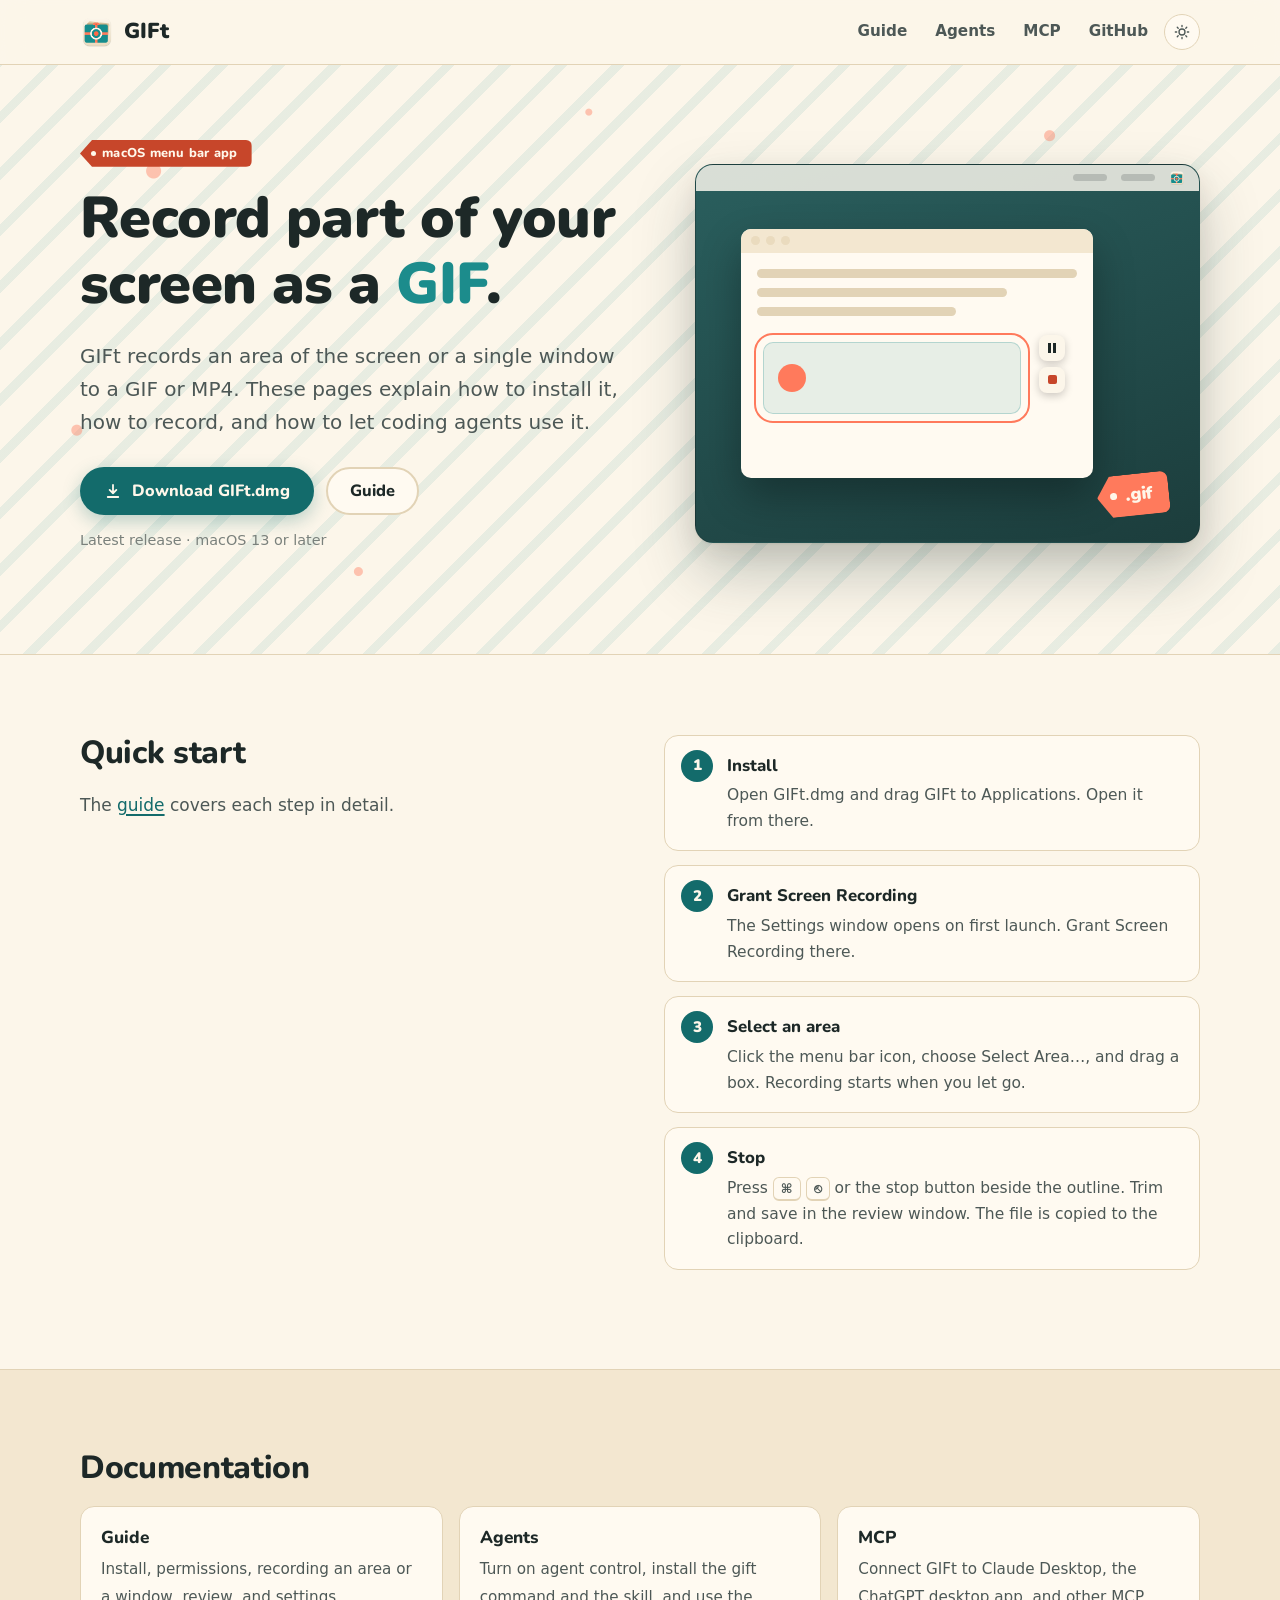
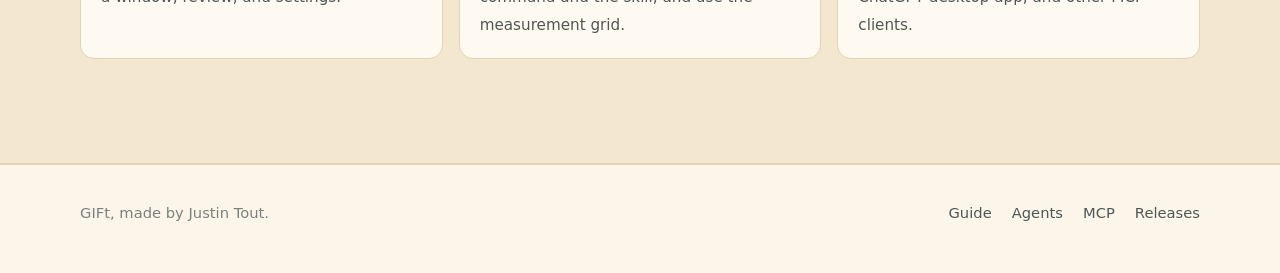
==== docs/index.html @ 43e6f0bf "Drop the LICEcap line from the docs footer" ====
<!doctype html>
<html lang="en">
<head>
  <meta charset="utf-8">
  <meta name="viewport" content="width=device-width, initial-scale=1">
  <title>GIFt Documentation</title>
  <meta name="description" content="Documentation for GIFt, a macOS menu bar app that records an area of the screen or a window to a GIF or MP4.">
  <meta property="og:title" content="GIFt">
  <meta property="og:description" content="Documentation for GIFt, a macOS menu bar app that records an area of the screen or a window to a GIF or MP4.">
  <meta property="og:image" content="https://justintout.github.io/GIFt/assets/icon.png">
  <link rel="icon" href="assets/favicon.png">
  <link rel="preconnect" href="https://fonts.googleapis.com">
  <link rel="preconnect" href="https://fonts.gstatic.com" crossorigin>
  <link rel="stylesheet" href="https://fonts.googleapis.com/css2?family=Nunito:wght@800;900&display=swap">
  <link rel="stylesheet" href="assets/site.css">
  <script src="assets/site.js"></script>
</head>
<body>
  <header class="site-header">
    <div class="wrap">
      <a class="brand" href="./"><img src="assets/icon.png" alt=""><span>GIFt</span></a>
      <nav class="nav" aria-label="Site">
        <a href="guide.html">Guide</a>
        <a href="agents.html">Agents</a>
        <a href="mcp.html" class="optional">MCP</a>
        <a href="https://github.com/justintout/GIFt" class="optional">GitHub</a>
        <button class="theme-toggle" type="button" aria-label="Switch light or dark theme">
          <svg width="16" height="16" viewBox="0 0 24 24" fill="none" stroke="currentColor" stroke-width="2" stroke-linecap="round"><circle cx="12" cy="12" r="4.5"/><path d="M12 2v2M12 20v2M4.9 4.9l1.4 1.4M17.7 17.7l1.4 1.4M2 12h2M20 12h2M4.9 19.1l1.4-1.4M17.7 6.3l1.4-1.4"/></svg>
        </button>
      </nav>
    </div>
  </header>

  <main>
    <section class="hero paper">
      <div class="wrap">
        <div>
          <span class="tag">macOS menu bar app</span>
          <h1 style="margin-top: 18px">Record part of your screen as a <span>GIF</span>.</h1>
          <p class="lede">GIFt records an area of the screen or a single window to a GIF or MP4. These pages explain how to install it, how to record, and how to let coding agents use it.</p>
          <div class="actions">
            <a class="button primary" href="https://github.com/justintout/GIFt/releases/latest/download/GIFt.dmg">
              <svg viewBox="0 0 24 24" fill="none" stroke="currentColor" stroke-width="2.4" stroke-linecap="round" stroke-linejoin="round"><path d="M12 4v11m0 0-4.5-4.5M12 15l4.5-4.5M5 20h14"/></svg>
              Download GIFt.dmg
            </a>
            <a class="button secondary" href="guide.html">Guide</a>
          </div>
          <p class="fineprint"><span data-latest-version>Latest release</span> · macOS 13 or later</p>
        </div>
        <div class="stage" role="img" aria-label="A desktop with an area outlined while GIFt records it">
          <div class="menubar"><i></i><i></i><img src="assets/icon.png" alt=""></div>
          <div class="window">
            <div class="bar"><b></b><b></b><b></b></div>
            <div class="rows"><i></i><i></i><i></i></div>
            <div class="target"><div class="card"></div><div class="controls"><b></b><b></b></div></div>
          </div>
          <div class="hangtag">.gif</div>
        </div>
      </div>
    </section>

    <section class="section">
      <div class="wrap split top">
        <div class="copy">
          <h2>Quick start</h2>
          <p>The <a href="guide.html">guide</a> covers each step in detail.</p>
        </div>
        <ol class="steps">
          <li><strong>Install</strong><p>Open GIFt.dmg and drag GIFt to Applications. Open it from there.</p></li>
          <li><strong>Grant Screen Recording</strong><p>The Settings window opens on first launch. Grant Screen Recording there.</p></li>
          <li><strong>Select an area</strong><p>Click the menu bar icon, choose Select Area…, and drag a box. Recording starts when you let go.</p></li>
          <li><strong>Stop</strong><p>Press <kbd>⌘</kbd> <kbd>⎋</kbd> or the stop button beside the outline. Trim and save in the review window. The file is copied to the clipboard.</p></li>
        </ol>
      </div>
    </section>

    <section class="section alt">
      <div class="wrap">
        <h2 style="margin-top: 0">Documentation</h2>
        <div class="cards three">
          <a class="card" href="guide.html">
            <strong>Guide</strong>
            <span>Install, permissions, recording an area or a window, review, and settings.</span>
          </a>
          <a class="card" href="agents.html">
            <strong>Agents</strong>
            <span>Turn on agent control, install the gift command and the skill, and use the measurement grid.</span>
          </a>
          <a class="card" href="mcp.html">
            <strong>MCP</strong>
            <span>Connect GIFt to Claude Desktop, the ChatGPT desktop app, and other MCP clients.</span>
          </a>
        </div>
      </div>
    </section>
  </main>

  <footer class="site-footer">
    <div class="wrap">
      <span>GIFt, made by Justin Tout.</span>
      <nav aria-label="Footer">
        <a href="guide.html">Guide</a>
        <a href="agents.html">Agents</a>
        <a href="mcp.html">MCP</a>
        <a href="https://github.com/justintout/GIFt/releases">Releases</a>
      </nav>
    </div>
  </footer>
</body>
</html>
---- docs/assets/site.css ----
/* GIFt site. Colors come from the app icon (scripts/make_icon.swift) and the DMG wrapping paper
   (scripts/make_dmg_background.swift): kraft paper, the front frame's teal, the coral ribbon. */

:root {
  --paper: #fcf6ea;
  --paper-raised: #fffaf1;
  --kraft: #f3e7d0;
  --kraft-deep: #eadbbe;
  --rule: #e2d3b6;
  --ink: #1d2827;
  --ink-soft: #4d5856;
  --ink-faint: #7a817c;
  --teal: #1c8c8c;
  --teal-strong: #136b6b;
  --teal-wash: rgba(28, 140, 140, 0.1);
  --coral: #ff7a5c;
  --coral-strong: #c7462a;
  --coral-wash: rgba(255, 122, 92, 0.14);
  --cream: #fff7ea;
  --button: #136b6b;
  --button-hover: #0f5c5c;
  --code-bg: #17302f;
  --code-ink: #f4ead7;
  --code-dim: #9fb5b0;
  --code-key: #ffb39f;
  --code-str: #8fd6c9;
  --stripe: rgba(28, 140, 140, 0.09);
  --dot: rgba(255, 122, 92, 0.42);
  --shadow: 0 1px 2px rgba(60, 40, 10, 0.06), 0 8px 24px rgba(60, 40, 10, 0.08);
  --radius: 14px;
  --font-display: ui-rounded, "Nunito", "SF Pro Rounded", system-ui, sans-serif;
  --font-body: -apple-system, BlinkMacSystemFont, "Inter", "Segoe UI", system-ui, sans-serif;
  --font-mono: ui-monospace, "SF Mono", "JetBrains Mono", Menlo, monospace;
  color-scheme: light;
}

@media (prefers-color-scheme: dark) {
  :root:not([data-theme="light"]) {
    --paper: #0f1a1a;
    --paper-raised: #142322;
    --kraft: #18292a;
    --kraft-deep: #1f3434;
    --rule: #26403f;
    --ink: #f3ead8;
    --ink-soft: #c4bba9;
    --ink-faint: #8f978f;
    --teal: #3fb3b0;
    --teal-strong: #6cd0cc;
    --teal-wash: rgba(63, 179, 176, 0.13);
    --coral: #ff8a6e;
    --coral-strong: #ff9d85;
    --coral-wash: rgba(255, 138, 110, 0.14);
    --button: #1a7f7e;
    --button-hover: #1f9190;
    --code-bg: #0a1414;
    --stripe: rgba(63, 179, 176, 0.07);
    --dot: rgba(255, 138, 110, 0.32);
    --shadow: 0 1px 2px rgba(0, 0, 0, 0.3), 0 8px 24px rgba(0, 0, 0, 0.3);
    color-scheme: dark;
  }
}

:root[data-theme="dark"] {
  --paper: #0f1a1a;
  --paper-raised: #142322;
  --kraft: #18292a;
  --kraft-deep: #1f3434;
  --rule: #26403f;
  --ink: #f3ead8;
  --ink-soft: #c4bba9;
  --ink-faint: #8f978f;
  --teal: #3fb3b0;
  --teal-strong: #6cd0cc;
  --teal-wash: rgba(63, 179, 176, 0.13);
  --coral: #ff8a6e;
  --coral-strong: #ff9d85;
  --coral-wash: rgba(255, 138, 110, 0.14);
  --button: #1a7f7e;
  --button-hover: #1f9190;
  --code-bg: #0a1414;
  --stripe: rgba(63, 179, 176, 0.07);
  --dot: rgba(255, 138, 110, 0.32);
  --shadow: 0 1px 2px rgba(0, 0, 0, 0.3), 0 8px 24px rgba(0, 0, 0, 0.3);
  color-scheme: dark;
}

*, *::before, *::after { box-sizing: border-box; }

html { -webkit-text-size-adjust: 100%; scroll-padding-top: 88px; }

body {
  margin: 0;
  background: var(--paper);
  color: var(--ink);
  font: 17px/1.65 var(--font-body);
  -webkit-font-smoothing: antialiased;
}

img { max-width: 100%; display: block; }

a { color: var(--teal-strong); text-decoration-thickness: 1.5px; text-underline-offset: 3px; }
a:hover { color: var(--coral-strong); }

:focus-visible { outline: 3px solid var(--coral); outline-offset: 2px; border-radius: 4px; }

h1, h2, h3, .display {
  font-family: var(--font-display);
  font-weight: 800;
  letter-spacing: -0.01em;
  line-height: 1.15;
  color: var(--ink);
}

h1 { font-size: clamp(2.3rem, 6vw, 3.6rem); margin: 0 0 0.4em; font-weight: 900; }
h2 { font-size: clamp(1.55rem, 3.4vw, 2rem); margin: 2.4em 0 0.6em; }
h3 { font-size: 1.2rem; margin: 1.8em 0 0.4em; }

p, ul, ol, table, pre, .callout { margin: 0 0 1.15em; }
li { margin: 0.3em 0; }
strong { font-weight: 650; }

.wrap { width: min(1120px, 100% - 32px); margin-inline: auto; }

/* Header */

.site-header {
  position: sticky;
  top: 0;
  z-index: 10;
  background: color-mix(in srgb, var(--paper) 88%, transparent);
  backdrop-filter: saturate(1.4) blur(12px);
  -webkit-backdrop-filter: saturate(1.4) blur(12px);
  border-bottom: 1px solid var(--rule);
}

.site-header .wrap { display: flex; align-items: center; gap: 24px; height: 64px; }

.brand { display: flex; align-items: center; gap: 10px; text-decoration: none; color: var(--ink); }
.brand img { width: 34px; height: 34px; }
.brand span { font: 900 1.35rem/1 var(--font-display); }

.nav { display: flex; align-items: center; gap: 4px; margin-left: auto; }
.nav a {
  color: var(--ink-soft);
  text-decoration: none;
  font-weight: 560;
  font-size: 0.95rem;
  padding: 8px 12px;
  border-radius: 999px;
}
.nav a:hover { color: var(--ink); background: var(--teal-wash); }
.nav a[aria-current="page"] { color: var(--teal-strong); background: var(--teal-wash); }

.theme-toggle {
  border: 1px solid var(--rule);
  background: var(--paper-raised);
  color: var(--ink-soft);
  width: 36px;
  height: 36px;
  border-radius: 999px;
  display: grid;
  place-items: center;
  cursor: pointer;
}
.theme-toggle:hover { color: var(--ink); }

/* Buttons */

.button {
  display: inline-flex;
  align-items: center;
  gap: 10px;
  padding: 13px 22px;
  border-radius: 999px;
  font: 800 1.02rem/1 var(--font-display);
  text-decoration: none;
  border: 2px solid transparent;
  transition: transform 0.12s ease, box-shadow 0.12s ease;
}
.button:hover { transform: translateY(-1px); }
.button.primary { background: var(--button); color: var(--cream); box-shadow: 0 6px 18px rgba(19, 107, 107, 0.28); }
.button.primary:hover { color: var(--cream); background: var(--button-hover); }
.button.secondary { border-color: var(--rule); color: var(--ink); background: var(--paper-raised); }
.button.secondary:hover { color: var(--ink); border-color: var(--teal); }
.button.small { padding: 9px 16px; font-size: 0.92rem; }
.button svg { width: 18px; height: 18px; }


/* Wrapping paper: the DMG's diagonal stripes and confetti, drawn in CSS. */

.paper {
  background-color: var(--paper);
  background-image:
    radial-gradient(circle at 12% 18%, var(--dot) 0 7px, transparent 8px),
    radial-gradient(circle at 82% 12%, var(--dot) 0 5px, transparent 6px),
    radial-gradient(circle at 70% 78%, var(--dot) 0 8px, transparent 9px),
    radial-gradient(circle at 28% 86%, var(--dot) 0 4px, transparent 5px),
    radial-gradient(circle at 92% 54%, var(--dot) 0 6px, transparent 7px),
    radial-gradient(circle at 46% 8%, var(--dot) 0 3px, transparent 4px),
    radial-gradient(circle at 6% 62%, var(--dot) 0 5px, transparent 6px),
    repeating-linear-gradient(-45deg, var(--stripe) 0 9px, transparent 9px 40px);
}

/* Home */

.hero { padding: 72px 0 84px; border-bottom: 1px solid var(--rule); overflow: hidden; }
.hero .wrap { display: grid; grid-template-columns: 1.05fr 0.95fr; gap: 56px; align-items: center; }
.hero h1 span { color: var(--teal); }
.hero .lede { font-size: 1.25rem; color: var(--ink-soft); max-width: 34em; }
.hero .actions { display: flex; flex-wrap: wrap; gap: 12px; margin: 28px 0 14px; }
.hero .fineprint { font-size: 0.9rem; color: var(--ink-faint); }

.tag {
  display: inline-flex;
  align-items: center;
  gap: 8px;
  font: 800 0.8rem/1 var(--font-display);
  letter-spacing: 0.02em;
  color: var(--cream);
  /* Fixed rather than themed: cream text needs the dark coral in both appearances. */
  background: #c7462a;
  padding: 7px 14px 7px 22px;
  clip-path: polygon(12px 0, 100% 0, 100% 100%, 12px 100%, 0 50%);
  border-radius: 0 6px 6px 0;
  position: relative;
}
.tag::before {
  content: "";
  position: absolute;
  left: 11px;
  top: 50%;
  width: 5px;
  height: 5px;
  margin-top: -2.5px;
  border-radius: 50%;
  background: var(--cream);
}

/* The hero picture: a desktop with a selection being recorded. */

.stage {
  position: relative;
  aspect-ratio: 4 / 3;
  border-radius: 18px;
  background: linear-gradient(160deg, #2a5f5e 0%, #1c3d3c 100%);
  box-shadow: var(--shadow), 0 30px 60px rgba(30, 60, 60, 0.25);
  overflow: hidden;
  border: 1px solid rgba(0, 0, 0, 0.12);
}
.stage .menubar {
  height: 26px;
  background: rgba(255, 250, 241, 0.82);
  display: flex;
  align-items: center;
  justify-content: flex-end;
  gap: 14px;
  padding: 0 14px;
}
.stage .menubar i { width: 34px; height: 7px; border-radius: 4px; background: rgba(29, 40, 39, 0.18); }
.stage .menubar img { width: 16px; height: 16px; }
.stage .window {
  position: absolute;
  left: 9%;
  top: 17%;
  width: 70%;
  height: 66%;
  border-radius: 10px;
  background: var(--paper-raised);
  box-shadow: 0 18px 40px rgba(0, 0, 0, 0.3);
  overflow: hidden;
}
.stage .window .bar { height: 24px; background: var(--kraft); display: flex; gap: 6px; align-items: center; padding-left: 10px; }
.stage .window .bar b { width: 9px; height: 9px; border-radius: 50%; background: var(--kraft-deep); }
.stage .window .rows { padding: 16px; display: grid; gap: 10px; }
.stage .window .rows i { height: 9px; border-radius: 5px; background: var(--rule); }
.stage .window .rows i:nth-child(2) { width: 78%; }
.stage .window .rows i:nth-child(3) { width: 62%; }
.stage .target { position: relative; margin: 10px 72px 0 22px; }
.stage .window .card {
  height: 72px;
  border-radius: 10px;
  background: var(--teal-wash);
  border: 1px solid rgba(28, 140, 140, 0.25);
  position: relative;
  outline: 2.5px solid var(--coral);
  outline-offset: 7px;
  animation: pulse 1.6s ease-in-out infinite;
}
.stage .window .card::after {
  content: "";
  position: absolute;
  left: 14px;
  top: 50%;
  width: 28px;
  height: 28px;
  margin-top: -14px;
  border-radius: 50%;
  background: var(--coral);
  animation: slide 3.2s ease-in-out infinite alternate;
}
@keyframes slide { to { left: calc(100% - 42px); } }
@keyframes pulse { 50% { outline-color: #ffb39f; } }
.stage .controls {
  position: absolute;
  left: calc(100% + 18px);
  top: -7px;
  display: grid;
  gap: 6px;
}
.stage .controls b {
  width: 26px;
  height: 26px;
  border-radius: 8px;
  background: var(--paper);
  display: grid;
  place-items: center;
  box-shadow: 0 3px 8px rgba(0, 0, 0, 0.2);
}
.stage .controls b::after { content: ""; width: 9px; height: 9px; border-radius: 2px; background: var(--coral-strong); }
.stage .controls b:first-child::after { width: 8px; background: none; border-inline: 3px solid var(--ink); height: 10px; border-radius: 0; }
.stage .hangtag {
  position: absolute;
  right: 6%;
  bottom: 7%;
  transform: rotate(-6deg);
  background: var(--coral);
  color: var(--cream);
  font: 900 1.1rem/1 var(--font-display);
  padding: 12px 16px 12px 28px;
  clip-path: polygon(14px 0, 100% 0, 100% 100%, 14px 100%, 0 50%);
  border-radius: 0 8px 8px 0;
  box-shadow: var(--shadow);
}
.stage .hangtag::before {
  content: "";
  position: absolute;
  left: 13px;
  top: 50%;
  width: 7px;
  height: 7px;
  margin-top: -3.5px;
  border-radius: 50%;
  background: var(--cream);
}

@media (prefers-reduced-motion: reduce) {
  .stage .window .card, .stage .window .card::after { animation: none; }
}

/* Sections */

.section { padding: 80px 0; }
.section.alt { background: var(--kraft); border-block: 1px solid var(--rule); }
.section-head { max-width: 640px; margin-bottom: 40px; }
.section-head h2 { margin-top: 0; }
.section-head p { color: var(--ink-soft); font-size: 1.1rem; }

.features { display: grid; grid-template-columns: repeat(3, 1fr); gap: 20px; }
.feature {
  background: var(--paper-raised);
  border: 1px solid var(--rule);
  border-radius: var(--radius);
  padding: 24px;
}
.feature h3 { margin: 14px 0 6px; font-size: 1.12rem; }
.feature p { margin: 0; color: var(--ink-soft); font-size: 0.98rem; }
.feature .icon {
  width: 42px;
  height: 42px;
  border-radius: 12px;
  display: grid;
  place-items: center;
  background: var(--teal-wash);
  color: var(--teal-strong);
}
.feature:nth-child(3n + 2) .icon { background: var(--coral-wash); color: var(--coral-strong); }
.feature .icon svg { width: 22px; height: 22px; }

.split { display: grid; grid-template-columns: 1fr 1fr; gap: 48px; align-items: center; }
.split .copy h2 { margin-top: 12px; }
.split.top { align-items: start; }
.split.top .copy h2 { margin-top: 0; }
.cards.three { grid-template-columns: repeat(3, 1fr); }
.split .copy p { color: var(--ink-soft); }
.split ul { padding-left: 1.2em; color: var(--ink-soft); }

.steps { counter-reset: step; list-style: none; padding: 0; display: grid; gap: 14px; }
.steps li {
  counter-increment: step;
  position: relative;
  padding: 16px 18px 16px 62px;
  background: var(--paper-raised);
  border: 1px solid var(--rule);
  border-radius: var(--radius);
  margin: 0;
}
.steps li::before {
  content: counter(step);
  position: absolute;
  left: 16px;
  top: 14px;
  width: 32px;
  height: 32px;
  border-radius: 50%;
  display: grid;
  place-items: center;
  background: var(--teal-strong);
  color: var(--cream);
  font: 900 0.95rem/1 var(--font-display);
}
.steps li strong { display: block; font-family: var(--font-display); font-weight: 800; font-size: 1.05rem; }
.steps li p { margin: 4px 0 0; color: var(--ink-soft); font-size: 0.97rem; }

.cta {
  text-align: center;
  padding: 72px 24px;
  border-radius: 24px;
  border: 1px solid var(--rule);
}
.cta h2 { margin-top: 0; }
.cta p { color: var(--ink-soft); max-width: 36em; margin-inline: auto; }

/* Docs pages */

.doc { display: grid; grid-template-columns: 220px minmax(0, 1fr); gap: 56px; padding: 48px 0 96px; }
.doc-nav { position: sticky; top: 88px; align-self: start; font-size: 0.93rem; }
.doc-nav p { font: 800 0.78rem/1 var(--font-display); letter-spacing: 0.06em; text-transform: uppercase; color: var(--ink-faint); margin: 0 0 10px; }
.doc-nav ul { list-style: none; padding: 0; margin: 0 0 24px; border-left: 2px solid var(--rule); }
.doc-nav li { margin: 0; }
.doc-nav a { display: block; padding: 5px 0 5px 14px; margin-left: -2px; border-left: 2px solid transparent; color: var(--ink-soft); text-decoration: none; }
.doc-nav a:hover { color: var(--ink); }
.doc-nav a.active { color: var(--teal-strong); border-left-color: var(--teal); font-weight: 600; }

.doc-body { max-width: 760px; }
.doc-body > h1 + .lede { font-size: 1.2rem; color: var(--ink-soft); margin-bottom: 2em; }
.doc-body h2 { padding-top: 0.6em; border-top: 1px solid var(--rule); }
.doc-body h1 + .lede + h2, .doc-body .lede + h2 { border-top: 0; padding-top: 0; margin-top: 1.2em; }
.doc-body ul, .doc-body ol { padding-left: 1.3em; }

.page-hero { padding: 56px 0 44px; border-bottom: 1px solid var(--rule); }
.page-hero h1 { margin-bottom: 0.25em; }
.page-hero p { font-size: 1.2rem; color: var(--ink-soft); max-width: 38em; margin: 0; }

code {
  font: 0.86em/1.5 var(--font-mono);
  background: var(--kraft);
  border: 1px solid var(--rule);
  padding: 0.1em 0.4em;
  border-radius: 6px;
  overflow-wrap: anywhere;
}

pre {
  position: relative;
  background: var(--code-bg);
  color: var(--code-ink);
  border-radius: 12px;
  padding: 18px 20px;
  overflow-x: auto;
  font: 0.88rem/1.6 var(--font-mono);
  box-shadow: inset 0 0 0 1px rgba(255, 255, 255, 0.04);
}
pre code { background: none; border: 0; padding: 0; font: inherit; color: inherit; overflow-wrap: normal; }
pre .c { color: var(--code-dim); }
pre .k { color: var(--code-key); }
pre .s { color: var(--code-str); }

.copy-button {
  position: absolute;
  top: 10px;
  right: 10px;
  font: 600 0.75rem/1 var(--font-body);
  color: var(--code-dim);
  background: rgba(255, 255, 255, 0.06);
  border: 1px solid rgba(255, 255, 255, 0.12);
  border-radius: 7px;
  padding: 6px 9px;
  cursor: pointer;
  opacity: 0;
  transition: opacity 0.15s;
}
pre:hover .copy-button, .copy-button:focus-visible { opacity: 1; }
.copy-button:hover { color: var(--code-ink); }
@media (hover: none) { .copy-button { opacity: 1; } }

.file-label {
  display: block;
  font: 600 0.8rem/1 var(--font-mono);
  color: var(--ink-faint);
  margin: 0 0 8px;
}
.file-label + pre { margin-top: 0; }

.callout {
  border-radius: 12px;
  padding: 16px 18px 16px 20px;
  background: var(--teal-wash);
  border-left: 4px solid var(--teal);
}
.callout.warn { background: var(--coral-wash); border-left-color: var(--coral); }
.callout p:last-child, .callout ul:last-child { margin-bottom: 0; }
.callout strong:first-child { font-family: var(--font-display); font-weight: 800; }

table { width: 100%; border-collapse: collapse; font-size: 0.95rem; display: block; overflow-x: auto; }
th, td { text-align: left; padding: 10px 12px; border-bottom: 1px solid var(--rule); vertical-align: top; }
th { font: 800 0.85rem/1.3 var(--font-display); color: var(--ink-soft); background: var(--kraft); }
tr:last-child td { border-bottom: 0; }
td code { white-space: nowrap; }

.cards { display: grid; grid-template-columns: 1fr 1fr; gap: 16px; margin-bottom: 1.4em; }
.card {
  display: block;
  padding: 20px;
  border-radius: var(--radius);
  background: var(--paper-raised);
  border: 1px solid var(--rule);
  text-decoration: none;
  color: var(--ink);
}
a.card:hover { border-color: var(--teal); color: var(--ink); box-shadow: var(--shadow); }
.card strong { display: block; font: 800 1.08rem/1.3 var(--font-display); margin-bottom: 4px; }
.card span { color: var(--ink-soft); font-size: 0.95rem; }

kbd {
  font: 600 0.82em/1 var(--font-body);
  padding: 3px 7px;
  border-radius: 6px;
  border: 1px solid var(--rule);
  border-bottom-width: 2px;
  background: var(--paper-raised);
}

/* Footer */

.site-footer { border-top: 1px solid var(--rule); padding: 36px 0 48px; color: var(--ink-faint); font-size: 0.92rem; }
.site-footer .wrap { display: flex; flex-wrap: wrap; gap: 16px 32px; align-items: center; }
.site-footer nav { display: flex; gap: 20px; margin-left: auto; }
.site-footer a { color: var(--ink-soft); text-decoration: none; }
.site-footer a:hover { color: var(--teal-strong); }

/* Narrow screens */

@media (max-width: 900px) {
  .hero .wrap, .split { grid-template-columns: 1fr; gap: 40px; }
  .cards.three { grid-template-columns: 1fr; }
  .features { grid-template-columns: 1fr 1fr; }
  .doc { grid-template-columns: 1fr; gap: 0; padding-top: 24px; }
  .doc-nav { display: none; }
}

@media (max-width: 640px) {
  body { font-size: 16px; }
  .nav a.optional { display: none; }
  .nav a { padding: 8px 9px; }
  .site-header .wrap { gap: 10px; }
  .features, .cards { grid-template-columns: 1fr; }
  .hero { padding: 44px 0 56px; }
  .section { padding: 56px 0; }
  .site-footer nav { margin-left: 0; }
}

/* Grid children default to their content's width; a long code line would widen the column. */
.hero .wrap > *, .split > *, .doc > * { min-width: 0; }
.doc-body > h2:first-child { border-top: 0; padding-top: 0; margin-top: 0; }

figure.shot { margin: 0 0 1.4em; }
figure.shot img { width: 100%; height: auto; border-radius: 12px; border: 1px solid var(--rule); box-shadow: var(--shadow); }
figure.shot figcaption { font-size: 0.88rem; color: var(--ink-faint); margin-top: 10px; }
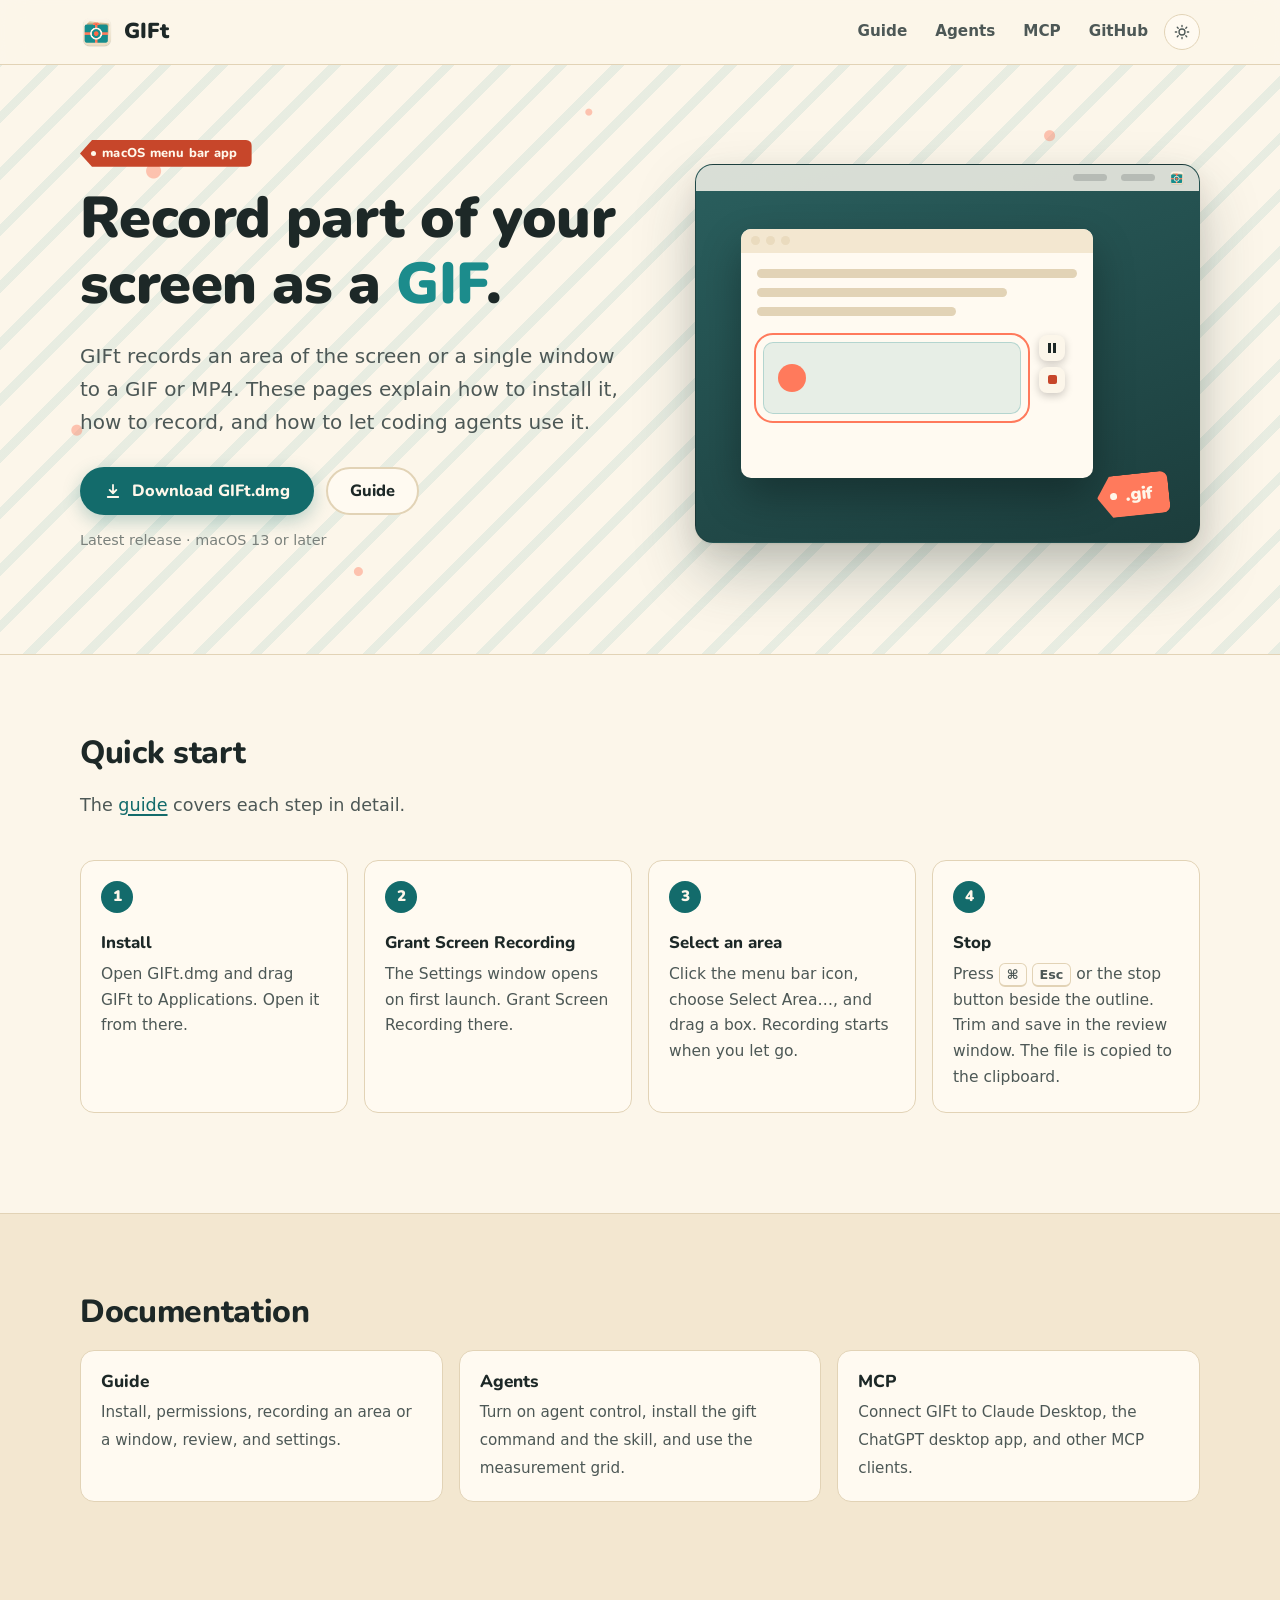
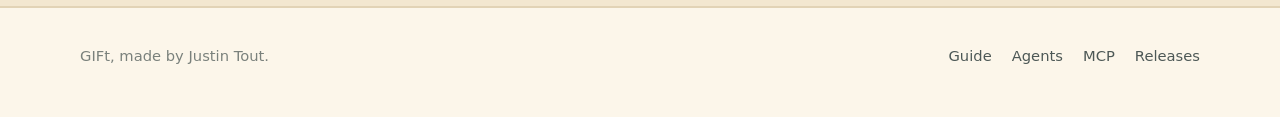
==== commit a5a8f786: "Lay the quick start steps out in a row and spell out Esc" ====
--- a/docs/index.html
+++ b/docs/index.html
@@ -60,16 +60,16 @@
     </section>
 
     <section class="section">
-      <div class="wrap split top">
-        <div class="copy">
+      <div class="wrap">
+        <div class="section-head">
           <h2>Quick start</h2>
           <p>The <a href="guide.html">guide</a> covers each step in detail.</p>
         </div>
-        <ol class="steps">
+        <ol class="steps row">
           <li><strong>Install</strong><p>Open GIFt.dmg and drag GIFt to Applications. Open it from there.</p></li>
           <li><strong>Grant Screen Recording</strong><p>The Settings window opens on first launch. Grant Screen Recording there.</p></li>
           <li><strong>Select an area</strong><p>Click the menu bar icon, choose Select Area…, and drag a box. Recording starts when you let go.</p></li>
-          <li><strong>Stop</strong><p>Press <kbd>⌘</kbd> <kbd>⎋</kbd> or the stop button beside the outline. Trim and save in the review window. The file is copied to the clipboard.</p></li>
+          <li><strong>Stop</strong><p>Press <kbd>⌘</kbd> <kbd>Esc</kbd> or the stop button beside the outline. Trim and save in the review window. The file is copied to the clipboard.</p></li>
         </ol>
       </div>
     </section>
--- a/docs/assets/site.css
+++ b/docs/assets/site.css
@@ -378,9 +378,13 @@
 
 .split { display: grid; grid-template-columns: 1fr 1fr; gap: 48px; align-items: center; }
 .split .copy h2 { margin-top: 12px; }
-.split.top { align-items: start; }
-.split.top .copy h2 { margin-top: 0; }
 .cards.three { grid-template-columns: repeat(3, 1fr); }
+
+/* Quick start: the steps side by side, each number above its text. */
+.steps.row { grid-template-columns: repeat(4, 1fr); gap: 16px; }
+.steps.row li { padding: 68px 20px 22px; }
+.steps.row li::before { left: 20px; top: 20px; }
+.steps.row li p { margin-top: 6px; }
 .split .copy p { color: var(--ink-soft); }
 .split ul { padding-left: 1.2em; color: var(--ink-soft); }
 
@@ -543,6 +547,7 @@
 @media (max-width: 900px) {
   .hero .wrap, .split { grid-template-columns: 1fr; gap: 40px; }
   .cards.three { grid-template-columns: 1fr; }
+  .steps.row { grid-template-columns: 1fr 1fr; }
   .features { grid-template-columns: 1fr 1fr; }
   .doc { grid-template-columns: 1fr; gap: 0; padding-top: 24px; }
   .doc-nav { display: none; }
@@ -553,7 +558,7 @@
   .nav a.optional { display: none; }
   .nav a { padding: 8px 9px; }
   .site-header .wrap { gap: 10px; }
-  .features, .cards { grid-template-columns: 1fr; }
+  .features, .cards, .steps.row { grid-template-columns: 1fr; }
   .hero { padding: 44px 0 56px; }
   .section { padding: 56px 0; }
   .site-footer nav { margin-left: 0; }
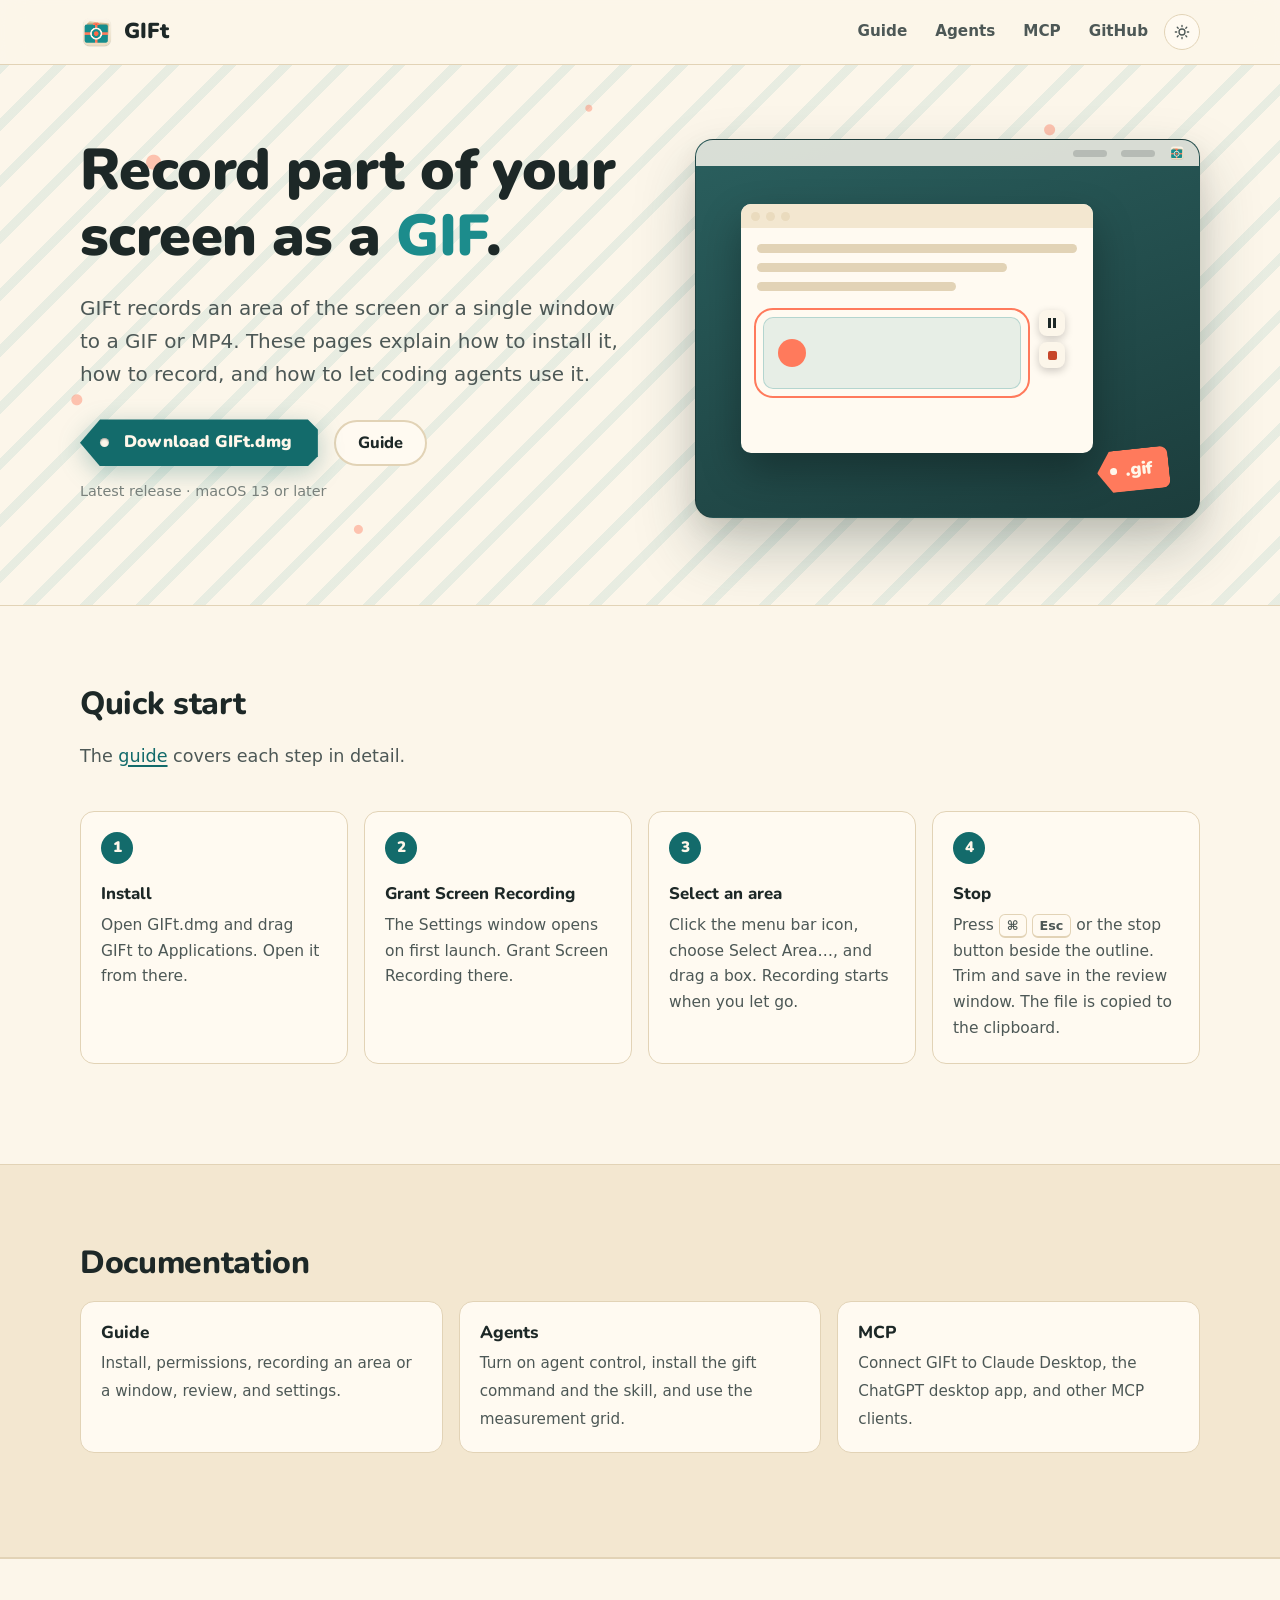
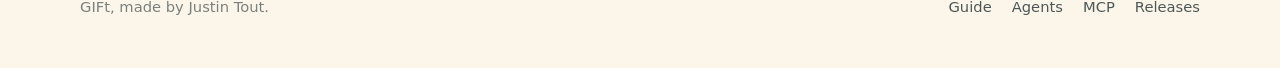
==== commit 4e5502ee: "Make the download button a gift tag and drop the hero label" ====
--- a/docs/index.html
+++ b/docs/index.html
@@ -35,13 +35,11 @@
     <section class="hero paper">
       <div class="wrap">
         <div>
-          <span class="tag">macOS menu bar app</span>
-          <h1 style="margin-top: 18px">Record part of your screen as a <span>GIF</span>.</h1>
+          <h1>Record part of your screen as a <span>GIF</span>.</h1>
           <p class="lede">GIFt records an area of the screen or a single window to a GIF or MP4. These pages explain how to install it, how to record, and how to let coding agents use it.</p>
           <div class="actions">
-            <a class="button primary" href="https://github.com/justintout/GIFt/releases/latest/download/GIFt.dmg">
-              <svg viewBox="0 0 24 24" fill="none" stroke="currentColor" stroke-width="2.4" stroke-linecap="round" stroke-linejoin="round"><path d="M12 4v11m0 0-4.5-4.5M12 15l4.5-4.5M5 20h14"/></svg>
-              Download GIFt.dmg
+            <a class="download-tag" href="https://github.com/justintout/GIFt/releases/latest/download/GIFt.dmg">
+              <span>Download GIFt.dmg</span>
             </a>
             <a class="button secondary" href="guide.html">Guide</a>
           </div>
--- a/docs/assets/site.css
+++ b/docs/assets/site.css
@@ -207,33 +207,49 @@
 .hero .wrap { display: grid; grid-template-columns: 1.05fr 0.95fr; gap: 56px; align-items: center; }
 .hero h1 span { color: var(--teal); }
 .hero .lede { font-size: 1.25rem; color: var(--ink-soft); max-width: 34em; }
-.hero .actions { display: flex; flex-wrap: wrap; gap: 12px; margin: 28px 0 14px; }
+.hero .actions { display: flex; flex-wrap: wrap; align-items: center; gap: 16px; margin: 28px 0 14px; }
 .hero .fineprint { font-size: 0.9rem; color: var(--ink-faint); }
 
-.tag {
-  display: inline-flex;
-  align-items: center;
-  gap: 8px;
-  font: 800 0.8rem/1 var(--font-display);
-  letter-spacing: 0.02em;
+/* The download button as a gift tag, like the teal tags on the DMG window: a pointed end with a
+   punched hole, hanging from its point so it swings a little on hover. The shadow sits on the
+   outer element because clip-path would cut it off the inner one. */
+
+.download-tag {
+  display: inline-block;
+  text-decoration: none;
+  filter: drop-shadow(0 6px 12px rgba(19, 107, 107, 0.3));
+  transform-origin: 6px 50%;
+  transition: transform 0.25s cubic-bezier(0.3, 1.6, 0.5, 1);
+}
+.download-tag:hover { transform: rotate(-3deg); }
+.download-tag span {
+  position: relative;
+  display: block;
+  padding: 15px 26px 15px 44px;
+  background: var(--button);
   color: var(--cream);
-  /* Fixed rather than themed: cream text needs the dark coral in both appearances. */
-  background: #c7462a;
-  padding: 7px 14px 7px 22px;
-  clip-path: polygon(12px 0, 100% 0, 100% 100%, 12px 100%, 0 50%);
-  border-radius: 0 6px 6px 0;
-  position: relative;
-}
-.tag::before {
+  font: 900 1.05rem/1 var(--font-display);
+  letter-spacing: 0.01em;
+  clip-path: polygon(20px 0, calc(100% - 10px) 0, 100% 10px, 100% calc(100% - 10px), calc(100% - 10px) 100%, 20px 100%, 0 50%);
+}
+.download-tag span::before {
   content: "";
   position: absolute;
-  left: 11px;
+  left: 20px;
   top: 50%;
-  width: 5px;
-  height: 5px;
-  margin-top: -2.5px;
+  width: 9px;
+  height: 9px;
+  margin-top: -4.5px;
   border-radius: 50%;
-  background: var(--cream);
+  background: var(--paper);
+  box-shadow: inset 0 1px 2px rgba(0, 0, 0, 0.35);
+}
+.download-tag:hover span { background: var(--button-hover); }
+.download-tag:focus-visible { outline: none; }
+.download-tag:focus-visible span { outline: 3px solid var(--coral); outline-offset: -6px; }
+
+@media (prefers-reduced-motion: reduce) {
+  .download-tag { transition: none; }
 }
 
 /* The hero picture: a desktop with a selection being recorded. */
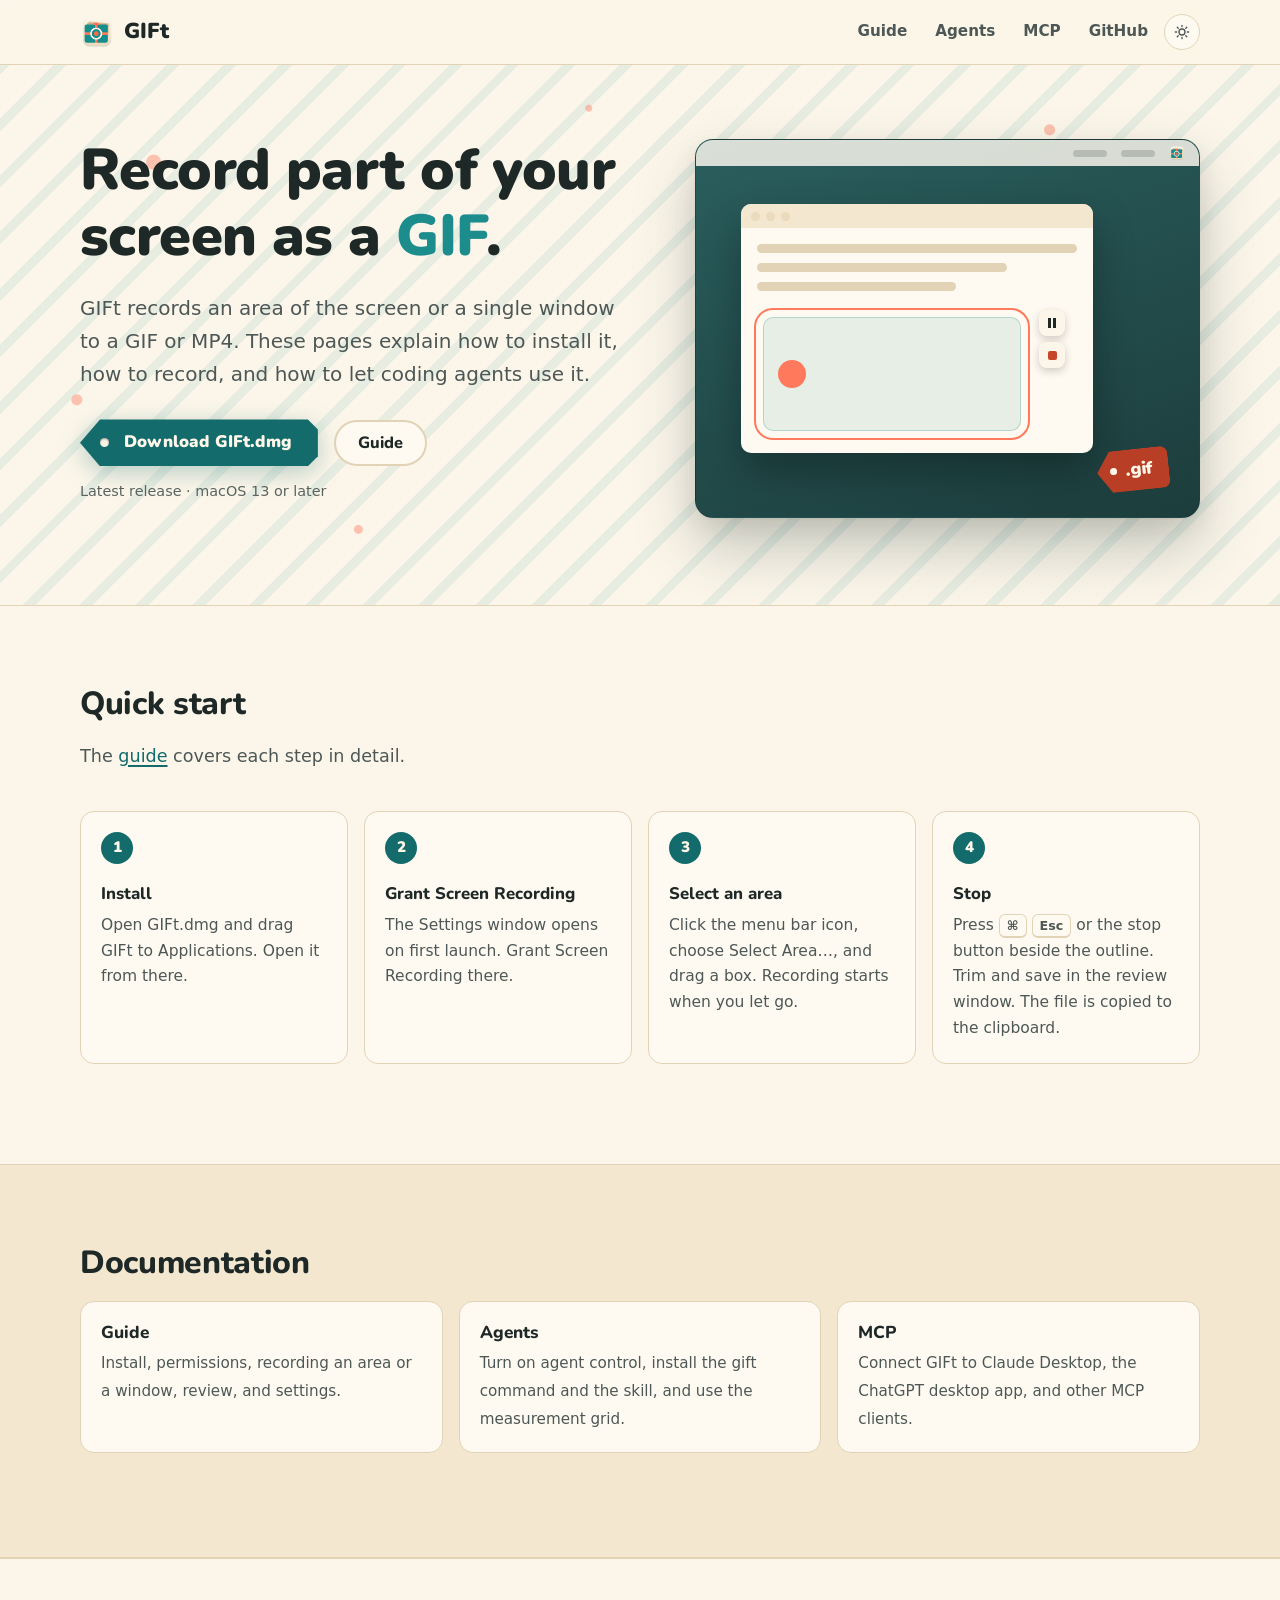
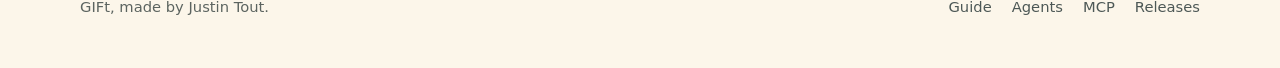
==== commit 4d0c1f25: "Raise the docs site's contrast to WCAG AA in both themes Muted text in light mode, the step numbers " ====
--- a/docs/index.html
+++ b/docs/index.html
@@ -25,7 +25,7 @@
         <a href="mcp.html" class="optional">MCP</a>
         <a href="https://github.com/justintout/GIFt" class="optional">GitHub</a>
         <button class="theme-toggle" type="button" aria-label="Switch light or dark theme">
-          <svg width="16" height="16" viewBox="0 0 24 24" fill="none" stroke="currentColor" stroke-width="2" stroke-linecap="round"><circle cx="12" cy="12" r="4.5"/><path d="M12 2v2M12 20v2M4.9 4.9l1.4 1.4M17.7 17.7l1.4 1.4M2 12h2M20 12h2M4.9 19.1l1.4-1.4M17.7 6.3l1.4-1.4"/></svg>
+          <svg aria-hidden="true" width="16" height="16" viewBox="0 0 24 24" fill="none" stroke="currentColor" stroke-width="2" stroke-linecap="round"><circle cx="12" cy="12" r="4.5"/><path d="M12 2v2M12 20v2M4.9 4.9l1.4 1.4M17.7 17.7l1.4 1.4M2 12h2M20 12h2M4.9 19.1l1.4-1.4M17.7 6.3l1.4-1.4"/></svg>
         </button>
       </nav>
     </div>
--- a/docs/assets/site.css
+++ b/docs/assets/site.css
@@ -9,7 +9,7 @@
   --rule: #e2d3b6;
   --ink: #1d2827;
   --ink-soft: #4d5856;
-  --ink-faint: #7a817c;
+  --ink-faint: #5c6460;
   --teal: #1c8c8c;
   --teal-strong: #136b6b;
   --teal-wash: rgba(28, 140, 140, 0.1);
@@ -50,8 +50,8 @@
     --coral: #ff8a6e;
     --coral-strong: #ff9d85;
     --coral-wash: rgba(255, 138, 110, 0.14);
-    --button: #1a7f7e;
-    --button-hover: #1f9190;
+    --button: #187675;
+    --button-hover: #1c8584;
     --code-bg: #0a1414;
     --stripe: rgba(63, 179, 176, 0.07);
     --dot: rgba(255, 138, 110, 0.32);
@@ -75,8 +75,8 @@
   --coral: #ff8a6e;
   --coral-strong: #ff9d85;
   --coral-wash: rgba(255, 138, 110, 0.14);
-  --button: #1a7f7e;
-  --button-hover: #1f9190;
+  --button: #187675;
+  --button-hover: #1c8584;
   --code-bg: #0a1414;
   --stripe: rgba(63, 179, 176, 0.07);
   --dot: rgba(255, 138, 110, 0.32);
@@ -284,6 +284,9 @@
   background: var(--paper-raised);
   box-shadow: 0 18px 40px rgba(0, 0, 0, 0.3);
   overflow: hidden;
+  /* The card takes whatever height is left, so it fits the window at any width. */
+  display: flex;
+  flex-direction: column;
 }
 .stage .window .bar { height: 24px; background: var(--kraft); display: flex; gap: 6px; align-items: center; padding-left: 10px; }
 .stage .window .bar b { width: 9px; height: 9px; border-radius: 50%; background: var(--kraft-deep); }
@@ -291,9 +294,9 @@
 .stage .window .rows i { height: 9px; border-radius: 5px; background: var(--rule); }
 .stage .window .rows i:nth-child(2) { width: 78%; }
 .stage .window .rows i:nth-child(3) { width: 62%; }
-.stage .target { position: relative; margin: 10px 72px 0 22px; }
+.stage .target { position: relative; flex: 1; min-height: 0; margin: 10px 72px 22px 22px; }
 .stage .window .card {
-  height: 72px;
+  height: 100%;
   border-radius: 10px;
   background: var(--teal-wash);
   border: 1px solid rgba(28, 140, 140, 0.25);
@@ -307,14 +310,15 @@
   position: absolute;
   left: 14px;
   top: 50%;
-  width: 28px;
-  height: 28px;
-  margin-top: -14px;
+  height: min(28px, 60%);
+  aspect-ratio: 1;
+  translate: 0 -50%;
   border-radius: 50%;
   background: var(--coral);
   animation: slide 3.2s ease-in-out infinite alternate;
 }
-@keyframes slide { to { left: calc(100% - 42px); } }
+/* The dot's own width is unknown here, so the end position is offset by translating it back. */
+@keyframes slide { to { left: calc(100% - 14px); translate: -100% -50%; } }
 @keyframes pulse { 50% { outline-color: #ffb39f; } }
 .stage .controls {
   position: absolute;
@@ -339,7 +343,7 @@
   right: 6%;
   bottom: 7%;
   transform: rotate(-6deg);
-  background: var(--coral);
+  background: #b83f25;
   color: var(--cream);
   font: 900 1.1rem/1 var(--font-display);
   padding: 12px 16px 12px 28px;
@@ -424,7 +428,7 @@
   border-radius: 50%;
   display: grid;
   place-items: center;
-  background: var(--teal-strong);
+  background: var(--button);
   color: var(--cream);
   font: 900 0.95rem/1 var(--font-display);
 }
@@ -576,6 +580,8 @@
   .site-header .wrap { gap: 10px; }
   .features, .cards, .steps.row { grid-template-columns: 1fr; }
   .hero { padding: 44px 0 56px; }
+  .stage .window .rows { padding: 12px; gap: 8px; }
+  .stage .target { margin: 8px 56px 16px 18px; }
   .section { padding: 56px 0; }
   .site-footer nav { margin-left: 0; }
 }
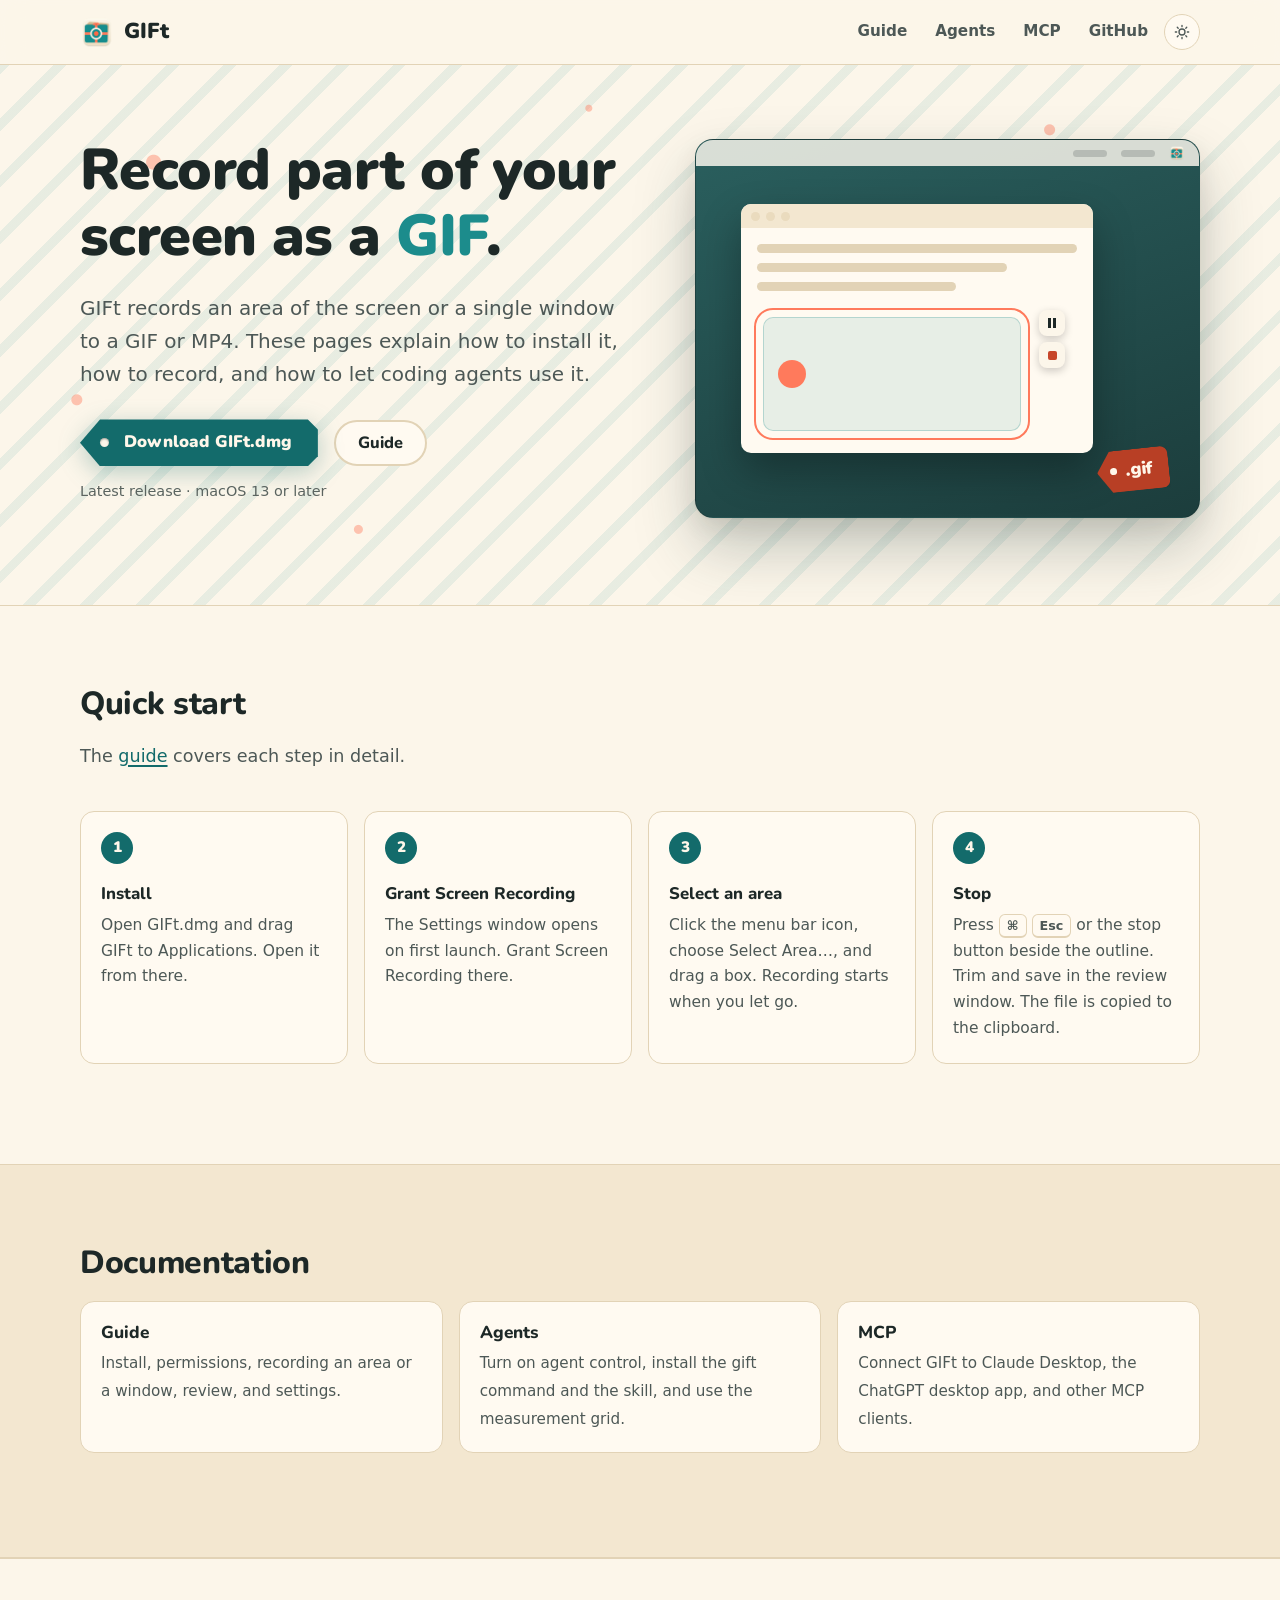
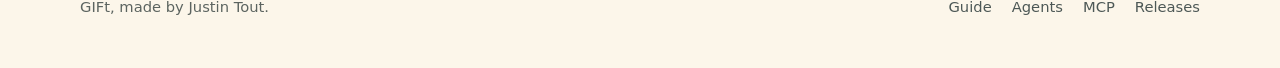
==== commit dbc6c0c1: "Serve smaller images on the docs site The header and hero draw the icon from a 72 px copy instead of" ====
--- a/docs/index.html
+++ b/docs/index.html
@@ -5,20 +5,46 @@
   <meta name="viewport" content="width=device-width, initial-scale=1">
   <title>GIFt Documentation</title>
   <meta name="description" content="Documentation for GIFt, a macOS menu bar app that records an area of the screen or a window to a GIF or MP4.">
-  <meta property="og:title" content="GIFt">
+  <link rel="canonical" href="https://gift.justintout.com/">
+  <meta name="theme-color" content="#fcf6ea" media="(prefers-color-scheme: light)">
+  <meta name="theme-color" content="#0f1a1a" media="(prefers-color-scheme: dark)">
+  <meta property="og:type" content="website">
+  <meta property="og:site_name" content="GIFt">
+  <meta property="og:title" content="GIFt Documentation">
   <meta property="og:description" content="Documentation for GIFt, a macOS menu bar app that records an area of the screen or a window to a GIF or MP4.">
-  <meta property="og:image" content="https://justintout.github.io/GIFt/assets/icon.png">
+  <meta property="og:url" content="https://gift.justintout.com/">
+  <meta property="og:image" content="https://gift.justintout.com/assets/social-card.png">
+  <meta property="og:image:width" content="1200">
+  <meta property="og:image:height" content="630">
+  <meta property="og:image:alt" content="GIFt: A menu bar GIF recorder for humans and agents. For macOS 13 and later.">
+  <meta name="twitter:card" content="summary_large_image">
   <link rel="icon" href="assets/favicon.png">
+  <link rel="apple-touch-icon" href="assets/apple-touch-icon.png">
   <link rel="preconnect" href="https://fonts.googleapis.com">
   <link rel="preconnect" href="https://fonts.gstatic.com" crossorigin>
   <link rel="stylesheet" href="https://fonts.googleapis.com/css2?family=Nunito:wght@800;900&display=swap">
   <link rel="stylesheet" href="assets/site.css">
   <script src="assets/site.js"></script>
+  <script type="application/ld+json">
+  {
+    "@context": "https://schema.org",
+    "@type": "SoftwareApplication",
+    "name": "GIFt",
+    "description": "A macOS menu bar app that records an area of the screen or a window to a GIF or MP4.",
+    "applicationCategory": "MultimediaApplication",
+    "operatingSystem": "macOS 13 or later",
+    "url": "https://gift.justintout.com/",
+    "downloadUrl": "https://github.com/justintout/GIFt/releases/latest/download/GIFt.dmg",
+    "image": "https://gift.justintout.com/assets/icon.png",
+    "license": "https://github.com/justintout/GIFt/blob/main/LICENSE",
+    "offers": { "@type": "Offer", "price": "0", "priceCurrency": "USD" }
+  }
+  </script>
 </head>
 <body>
   <header class="site-header">
     <div class="wrap">
-      <a class="brand" href="./"><img src="assets/icon.png" alt=""><span>GIFt</span></a>
+      <a class="brand" href="./"><img src="assets/icon-72.png" alt=""><span>GIFt</span></a>
       <nav class="nav" aria-label="Site">
         <a href="guide.html">Guide</a>
         <a href="agents.html">Agents</a>
@@ -46,7 +72,7 @@
           <p class="fineprint"><span data-latest-version>Latest release</span> · macOS 13 or later</p>
         </div>
         <div class="stage" role="img" aria-label="A desktop with an area outlined while GIFt records it">
-          <div class="menubar"><i></i><i></i><img src="assets/icon.png" alt=""></div>
+          <div class="menubar"><i></i><i></i><img src="assets/icon-72.png" alt=""></div>
           <div class="window">
             <div class="bar"><b></b><b></b><b></b></div>
             <div class="rows"><i></i><i></i><i></i></div>
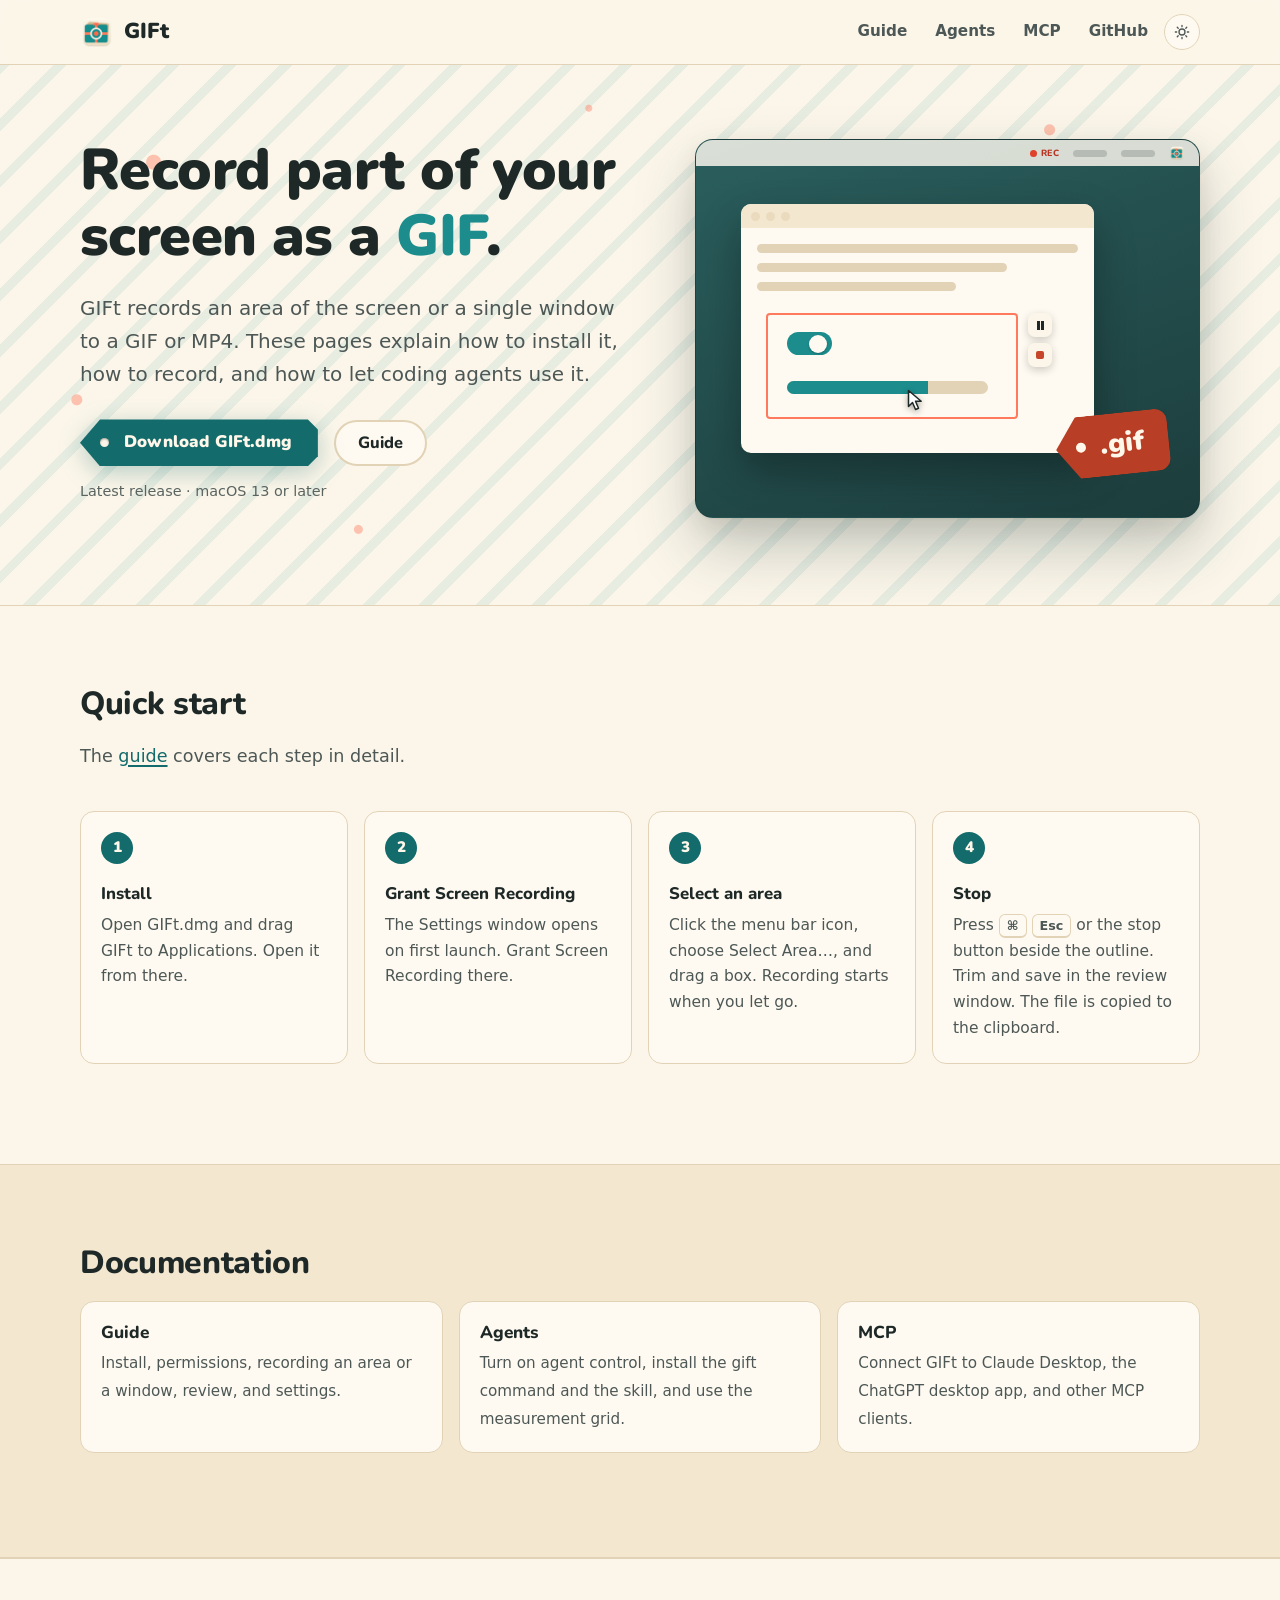
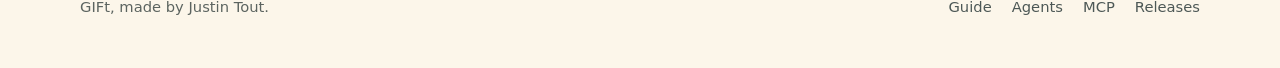
==== commit 8204cb18: "Animate the hero as a recording from selection to .gif A cursor drags out an area, recording starts " ====
--- a/docs/index.html
+++ b/docs/index.html
@@ -71,13 +71,18 @@
           </div>
           <p class="fineprint"><span data-latest-version>Latest release</span> · macOS 13 or later</p>
         </div>
-        <div class="stage" role="img" aria-label="A desktop with an area outlined while GIFt records it">
-          <div class="menubar"><i></i><i></i><img src="assets/icon-72.png" alt=""></div>
+        <div class="stage" role="img" aria-label="A cursor drags out an area of a window, records it, and the recording becomes a .gif file">
+          <div class="menubar"><span class="rec">REC</span><i></i><i></i><img src="assets/icon-72.png" alt=""></div>
           <div class="window">
             <div class="bar"><b></b><b></b><b></b></div>
             <div class="rows"><i></i><i></i><i></i></div>
-            <div class="target"><div class="card"></div><div class="controls"><b></b><b></b></div></div>
           </div>
+          <div class="ui"><div class="toggle"></div><div class="progress"></div></div>
+          <div class="sel"></div>
+          <div class="controls"><b></b><b></b></div>
+          <div class="ring first"></div><div class="ring second"></div>
+          <div class="shot"><div class="toggle"></div><div class="progress"></div></div>
+          <svg class="cursor" viewBox="0 0 16 22" aria-hidden="true"><path d="M1.5 1.5v16l4-4 3 7 3-1.3-3-6.9h5.7z" fill="#fff" stroke="#1d2827" stroke-width="1.5" stroke-linejoin="round"/></svg>
           <div class="hangtag">.gif</div>
         </div>
       </div>
--- a/docs/assets/site.css
+++ b/docs/assets/site.css
@@ -252,7 +252,12 @@
   .download-tag { transition: none; }
 }
 
-/* The hero picture: a desktop with a selection being recorded. */
+/* The hero picture: a cursor drags out an area, records a toggle flipping and a bar filling,
+   stops, and the recording flies into the .gif tag. Positions are percentages of the stage, and
+   the tag is sized in container units so it keeps its proportion at every width.
+
+   Without animation, every piece rests at a still of a recording in progress. That still is what
+   people who prefer reduced motion see, and what scripts/social_card.html renders. */
 
 .stage {
   position: relative;
@@ -262,6 +267,9 @@
   box-shadow: var(--shadow), 0 30px 60px rgba(30, 60, 60, 0.25);
   overflow: hidden;
   border: 1px solid rgba(0, 0, 0, 0.12);
+  container-type: inline-size;
+  -webkit-user-select: none;
+  user-select: none;
 }
 .stage .menubar {
   height: 26px;
@@ -274,6 +282,8 @@
 }
 .stage .menubar i { width: 34px; height: 7px; border-radius: 4px; background: rgba(29, 40, 39, 0.18); }
 .stage .menubar img { width: 16px; height: 16px; }
+.stage .rec { display: flex; align-items: center; gap: 4px; font: 800 9px/1 var(--font-display); letter-spacing: 0.06em; color: #b8321f; }
+.stage .rec::before { content: ""; width: 7px; height: 7px; border-radius: 50%; background: #e0412b; }
 .stage .window {
   position: absolute;
   left: 9%;
@@ -284,9 +294,6 @@
   background: var(--paper-raised);
   box-shadow: 0 18px 40px rgba(0, 0, 0, 0.3);
   overflow: hidden;
-  /* The card takes whatever height is left, so it fits the window at any width. */
-  display: flex;
-  flex-direction: column;
 }
 .stage .window .bar { height: 24px; background: var(--kraft); display: flex; gap: 6px; align-items: center; padding-left: 10px; }
 .stage .window .bar b { width: 9px; height: 9px; border-radius: 50%; background: var(--kraft-deep); }
@@ -294,77 +301,122 @@
 .stage .window .rows i { height: 9px; border-radius: 5px; background: var(--rule); }
 .stage .window .rows i:nth-child(2) { width: 78%; }
 .stage .window .rows i:nth-child(3) { width: 62%; }
-.stage .target { position: relative; flex: 1; min-height: 0; margin: 10px 72px 22px 22px; }
-.stage .window .card {
-  height: 100%;
-  border-radius: 10px;
-  background: var(--teal-wash);
-  border: 1px solid rgba(28, 140, 140, 0.25);
-  position: relative;
-  outline: 2.5px solid var(--coral);
-  outline-offset: 7px;
-  animation: pulse 1.6s ease-in-out infinite;
-}
-.stage .window .card::after {
-  content: "";
-  position: absolute;
-  left: 14px;
-  top: 50%;
-  height: min(28px, 60%);
-  aspect-ratio: 1;
-  translate: 0 -50%;
-  border-radius: 50%;
-  background: var(--coral);
-  animation: slide 3.2s ease-in-out infinite alternate;
-}
-/* The dot's own width is unknown here, so the end position is offset by translating it back. */
-@keyframes slide { to { left: calc(100% - 14px); translate: -100% -50%; } }
-@keyframes pulse { 50% { outline-color: #ffb39f; } }
-.stage .controls {
-  position: absolute;
-  left: calc(100% + 18px);
-  top: -7px;
-  display: grid;
-  gap: 6px;
-}
-.stage .controls b {
-  width: 26px;
-  height: 26px;
-  border-radius: 8px;
-  background: var(--paper);
-  display: grid;
-  place-items: center;
-  box-shadow: 0 3px 8px rgba(0, 0, 0, 0.2);
-}
-.stage .controls b::after { content: ""; width: 9px; height: 9px; border-radius: 2px; background: var(--coral-strong); }
-.stage .controls b:first-child::after { width: 8px; background: none; border-inline: 3px solid var(--ink); height: 10px; border-radius: 0; }
+
+/* The window content being recorded, and the copy of it that flies into the tag. */
+.stage .toggle { position: absolute; width: 9%; height: 6%; border-radius: 999px; background: var(--teal); }
+.stage .toggle::after { content: ""; position: absolute; top: 10%; left: 50%; height: 80%; aspect-ratio: 1; border-radius: 50%; background: var(--paper-raised); box-shadow: 0 1px 2px rgba(0, 0, 0, 0.25); }
+.stage .progress { position: absolute; height: 3.5%; border-radius: 999px; background: var(--rule); overflow: hidden; }
+.stage .progress::after { content: ""; position: absolute; inset: 0 30% 0 0; background: var(--teal); }
+.stage .ui .toggle { left: 18%; top: 51%; }
+.stage .ui .progress { left: 18%; top: 64%; width: 40%; }
+.stage .shot { position: absolute; left: 14%; top: 46%; width: 50%; height: 28%; z-index: 6; border-radius: 6px; background: var(--paper-raised); box-shadow: 0 10px 24px rgba(0, 0, 0, 0.28); overflow: hidden; transform-origin: 0 0; opacity: 0; }
+.stage .shot .toggle { left: 8%; top: 18%; width: 18%; height: 21%; }
+.stage .shot .progress { left: 8%; top: 64%; width: 80%; height: 12.5%; }
+.stage .shot .progress::after { right: 0; }
+
+.stage .sel { position: absolute; left: 14%; top: 46%; width: 50%; height: 28%; z-index: 3; border: 2.5px solid var(--coral); border-radius: 4px; }
+.stage .controls { position: absolute; left: calc(64% + 10px); top: 46%; z-index: 3; display: grid; gap: 6px; }
+.stage .controls b { width: 24px; height: 24px; border-radius: 7px; background: var(--paper); display: grid; place-items: center; box-shadow: 0 3px 8px rgba(0, 0, 0, 0.2); }
+.stage .controls b::after { content: ""; width: 8px; height: 8px; border-radius: 2px; background: var(--coral-strong); }
+.stage .controls b:first-child::after { width: 7px; height: 9px; background: none; border-inline: 3px solid var(--ink); border-radius: 0; }
+.stage .ring { position: absolute; width: 30px; height: 30px; margin: -15px 0 0 -15px; z-index: 7; border: 3px solid var(--coral); border-radius: 50%; opacity: 0; }
+.stage .ring.first { left: 22.5%; top: 54%; }
+.stage .ring.second { left: calc(64% + 22px); top: calc(46% + 42px); }
+.stage .cursor { position: absolute; left: 42%; top: 66%; z-index: 9; width: 16px; height: 22px; transform-origin: 2px 2px; filter: drop-shadow(0 2px 3px rgba(0, 0, 0, 0.35)); }
+
 .stage .hangtag {
   position: absolute;
   right: 6%;
-  bottom: 7%;
+  bottom: 10%;
+  z-index: 8;
   transform: rotate(-6deg);
+  transform-origin: 0.8em 50%;
   background: #b83f25;
   color: var(--cream);
-  font: 900 1.1rem/1 var(--font-display);
-  padding: 12px 16px 12px 28px;
-  clip-path: polygon(14px 0, 100% 0, 100% 100%, 14px 100%, 0 50%);
-  border-radius: 0 8px 8px 0;
+  font: 900 5.5cqw/1 var(--font-display);
+  padding: 0.62em 0.9em 0.62em 1.6em;
+  clip-path: polygon(0.8em 0, 100% 0, 100% 100%, 0.8em 100%, 0 50%);
+  border-radius: 0 0.45em 0.45em 0;
   box-shadow: var(--shadow);
 }
 .stage .hangtag::before {
   content: "";
   position: absolute;
-  left: 13px;
+  left: 0.72em;
   top: 50%;
-  width: 7px;
-  height: 7px;
-  margin-top: -3.5px;
+  width: 0.38em;
+  height: 0.38em;
+  margin-top: -0.19em;
   border-radius: 50%;
   background: var(--cream);
 }
 
-@media (prefers-reduced-motion: reduce) {
-  .stage .window .card, .stage .window .card::after { animation: none; }
+@media (prefers-reduced-motion: no-preference) {
+  .stage { --loop: 9s; }
+  .stage .rec { animation: hero-rec var(--loop) infinite; }
+  .stage .rec::before { animation: hero-blink 1s steps(2) infinite; }
+  .stage .ui { animation: hero-ui var(--loop) infinite; }
+  .stage .ui .toggle { animation: hero-track var(--loop) infinite; }
+  .stage .ui .toggle::after { animation: hero-knob var(--loop) infinite; }
+  .stage .ui .progress::after { animation: hero-fill var(--loop) infinite; }
+  .stage .sel { animation: hero-sel var(--loop) infinite; }
+  .stage .controls { animation: hero-controls var(--loop) infinite; }
+  .stage .ring.first { animation: hero-ring-first var(--loop) infinite; }
+  .stage .ring.second { animation: hero-ring-second var(--loop) infinite; }
+  .stage .cursor { animation: hero-cursor var(--loop) infinite; }
+  .stage .shot { animation: hero-shot var(--loop) infinite; }
+  .stage .hangtag { animation: hero-tag var(--loop) infinite; }
+}
+
+@keyframes hero-blink { 50% { opacity: 0.2; } }
+@keyframes hero-cursor {
+  0% { left: 92%; top: 96%; opacity: 0; transform: scale(1); }
+  4% { opacity: 1; }
+  10% { left: 14%; top: 46%; transform: scale(1); }
+  12% { left: 14%; top: 46%; transform: scale(0.85); }
+  28% { left: 64%; top: 74%; transform: scale(0.85); }
+  29% { transform: scale(1); }
+  33% { left: 22.5%; top: 54%; transform: scale(1); }
+  36% { left: 22.5%; top: 54%; transform: scale(0.85); }
+  38% { transform: scale(1); }
+  46% { left: 42%; top: 66%; }
+  60% { left: calc(64% + 22px); top: calc(46% + 42px); transform: scale(1); }
+  65% { transform: scale(0.85); }
+  67% { left: calc(64% + 22px); top: calc(46% + 42px); transform: scale(1); }
+  74% { left: 90%; top: 94%; opacity: 1; }
+  78%, 100% { left: 92%; top: 96%; opacity: 0; }
+}
+@keyframes hero-sel {
+  0%, 9% { width: 0; height: 0; opacity: 0; border-style: dashed; }
+  10% { width: 0; height: 0; opacity: 1; border-style: dashed; }
+  28% { width: 50%; height: 28%; border-style: dashed; }
+  30%, 68% { width: 50%; height: 28%; opacity: 1; border-style: solid; }
+  70%, 100% { width: 50%; height: 28%; opacity: 0; border-style: solid; }
+}
+@keyframes hero-rec { 0%, 29% { opacity: 0; } 30%, 66% { opacity: 1; } 68%, 100% { opacity: 0; } }
+@keyframes hero-controls { 0%, 29% { opacity: 0; } 32%, 66% { opacity: 1; } 69%, 100% { opacity: 0; } }
+@keyframes hero-ui { 0%, 88% { opacity: 1; } 92%, 96% { opacity: 0; } 100% { opacity: 1; } }
+@keyframes hero-track { 0%, 36% { background: var(--rule); } 37%, 93% { background: var(--teal); } 94%, 100% { background: var(--rule); } }
+@keyframes hero-knob { 0%, 36% { left: 6%; } 38%, 93% { left: 50%; } 94%, 100% { left: 6%; } }
+@keyframes hero-fill { 0%, 40% { right: 100%; } 60%, 93% { right: 0; } 94%, 100% { right: 100%; } }
+@keyframes hero-ring-first { 0%, 35% { opacity: 0; transform: scale(0.3); } 36% { opacity: 1; transform: scale(0.4); } 43%, 100% { opacity: 0; transform: scale(1.6); } }
+@keyframes hero-ring-second { 0%, 64% { opacity: 0; transform: scale(0.3); } 65% { opacity: 1; transform: scale(0.4); } 72%, 100% { opacity: 0; transform: scale(1.6); } }
+/* The copy lifts off the window, then shrinks onto the tag's spot: its top left lands on the tag's
+   top left, about (68%, 74%) of the stage, at the tag's width. */
+@keyframes hero-shot {
+  0%, 67% { opacity: 0; transform: translate(0, 0) scale(1); }
+  69%, 72% { opacity: 1; transform: translate(-1%, -4%) scale(1.03); }
+  82% { opacity: 1; transform: translate(108%, 99%) scale(0.52); }
+  84%, 100% { opacity: 0; transform: translate(108%, 99%) scale(0.52); }
+}
+@keyframes hero-tag {
+  0%, 81% { transform: rotate(-30deg) scale(0); opacity: 1; }
+  84% { transform: rotate(-16deg) scale(1.1); }
+  87% { transform: rotate(8deg) scale(1); }
+  90% { transform: rotate(-12deg) scale(1); }
+  93% { transform: rotate(2deg) scale(1); }
+  96% { transform: rotate(-6deg) scale(1); opacity: 1; }
+  100% { transform: rotate(-6deg) scale(1); opacity: 0; }
 }
 
 /* Sections */
@@ -581,7 +633,6 @@
   .features, .cards, .steps.row { grid-template-columns: 1fr; }
   .hero { padding: 44px 0 56px; }
   .stage .window .rows { padding: 12px; gap: 8px; }
-  .stage .target { margin: 8px 56px 16px 18px; }
   .section { padding: 56px 0; }
   .site-footer nav { margin-left: 0; }
 }
